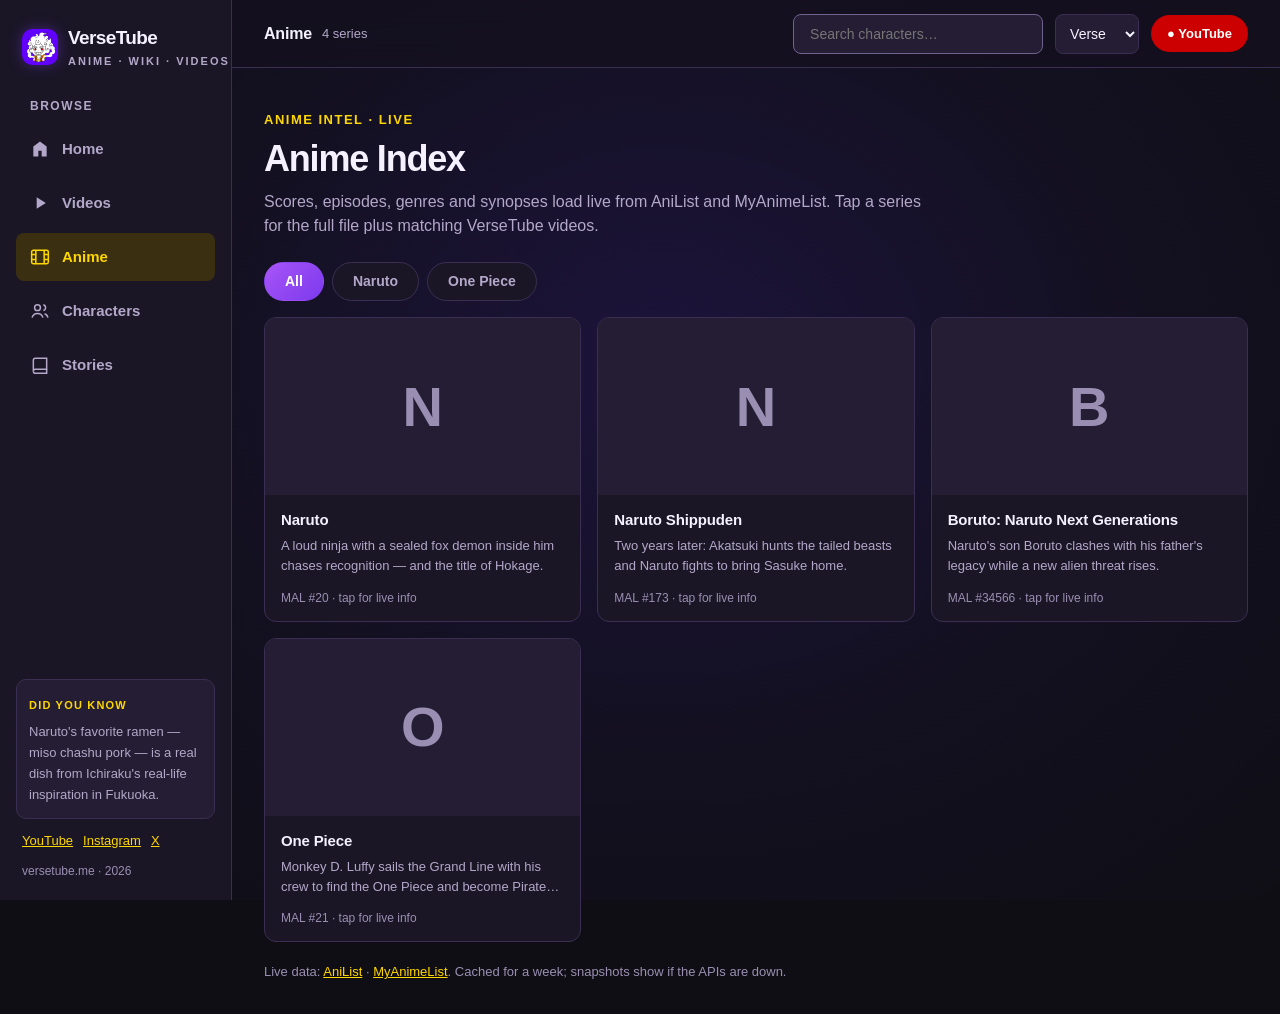
==== anime.html @ f01d543c "Rebuild as anime wiki hub in DownloadVerse shell: videos, anime, characters, stories with live AniLi" ====
<!DOCTYPE html>
<html lang="en" data-theme="verse">
<head>
<meta charset="UTF-8">
<meta name="viewport" content="width=device-width,initial-scale=1">
<meta name="color-scheme" content="light dark">
<meta name="description" content="Naruto, Naruto Shippuden, Boruto and One Piece — live scores, episodes, genres and synopses.">
<link rel="icon" type="image/png" href="/favicon.png">
<title>Anime — VerseTube</title>
<link rel="stylesheet" href="/assets/css/verse.css">
<script src="/assets/js/videos.js" defer></script>
<script src="/assets/js/data.js" defer></script>
<script src="/assets/js/site.js" defer></script>
<script src="/assets/js/facts.js" defer></script>
<script src="/assets/js/anime.js" defer></script>
</head>
<body>
<a class="skip-link" href="#main">Skip to content</a>
<div class="shell">
<aside class="sidebar">
<a class="brand" href="/"><img src="/logo.png" alt=""><span>VerseTube<small>ANIME · WIKI · VIDEOS</small></span></a>
<div class="nav-heading">BROWSE</div>
<nav class="navigation" aria-label="Main navigation">
<a class="nav-button" data-page="home" href="/"><svg viewBox="0 0 24 24" fill="currentColor"><path d="M4 21V9l8-6 8 6v12h-6v-7h-4v7H4z"/></svg>Home</a>
<a class="nav-button" data-page="videos" href="/videos.html"><svg viewBox="0 0 24 24" fill="currentColor"><path d="M8 5v14l11-7z"/></svg>Videos</a>
<a class="nav-button" data-page="anime" href="/anime.html"><svg viewBox="0 0 24 24" fill="none" stroke="currentColor" stroke-width="1.8"><rect x="2" y="4" width="20" height="16" rx="2"/><path d="M7 4v16M17 4v16M2 9h5M2 15h5M17 9h5M17 15h5"/></svg>Anime</a>
<a class="nav-button" data-page="characters" href="/characters.html"><svg viewBox="0 0 24 24" fill="none" stroke="currentColor" stroke-width="1.8"><circle cx="9" cy="8" r="3.5"/><path d="M2.5 20c.8-3.2 3.4-5 6.5-5s5.7 1.8 6.5 5M16 4.6a3.5 3.5 0 0 1 0 6.8M17.5 15.2c2 .6 3.5 2.1 4 4.8"/></svg>Characters</a>
<a class="nav-button" data-page="stories" href="/stories.html"><svg viewBox="0 0 24 24" fill="none" stroke="currentColor" stroke-width="1.8"><path d="M4 19.5A2.5 2.5 0 0 1 6.5 17H20V4H6.5A2.5 2.5 0 0 0 4 6.5v13z"/><path d="M4 19.5A2.5 2.5 0 0 0 6.5 22H20v-5"/></svg>Stories</a>
</nav>
<div class="sidebar-bottom">
<div class="mini-panel"><span class="eyebrow">DID YOU KNOW</span><p id="factLine">Loading anime facts…</p></div>
<div class="social-row"><a href="https://www.youtube.com/@TheVerseTube" target="_blank" rel="noopener">YouTube</a><a href="https://www.instagram.com/versetube07/" target="_blank" rel="noopener">Instagram</a><a href="https://x.com/VerseTube007" target="_blank" rel="noopener">X</a></div>
<div class="version">versetube.me · <span id="year"></span></div>
</div>
</aside>
<div class="workspace">
<header class="topbar">
<div class="breadcrumb"><strong id="crumbTitle">Anime</strong><span class="crumb-sub" id="animeCount"></span></div>
<div class="topbar-actions">
<input id="topSearch" class="search-box" type="text" placeholder="Search characters…" aria-label="Search characters">
<select id="theme" class="theme-select" aria-label="Appearance"><option value="verse">Verse</option><option value="ocean">Ocean</option><option value="black">Black</option><option value="white">White</option></select>
<a class="yt-link" href="https://www.youtube.com/@TheVerseTube" target="_blank" rel="noopener">● YouTube</a>
</div>
</header>
<main id="main">
<div class="intro"><div>
<p class="eyebrow">ANIME INTEL · LIVE</p>
<h1>Anime Index</h1>
<p>Scores, episodes, genres and synopses load live from AniList and MyAnimeList. Tap a series for the full file plus matching VerseTube videos.</p>
</div></div>
<div class="toolbar">
<div class="filter-tabs" id="seriesTabs">
<button data-series="all" class="active">All</button>
<button data-series="naruto">Naruto</button>
<button data-series="onepiece">One Piece</button>
</div>
</div>
<div class="card-grid" id="animeGrid">
<div><div class="skel" style="aspect-ratio:16/9"></div><div class="skel" style="height:14px;margin:10px 0 6px;width:90%"></div></div>
<div><div class="skel" style="aspect-ratio:16/9"></div><div class="skel" style="height:14px;margin:10px 0 6px;width:90%"></div></div>
<div><div class="skel" style="aspect-ratio:16/9"></div><div class="skel" style="height:14px;margin:10px 0 6px;width:90%"></div></div>
</div>
<p class="footnote">Live data: <a href="https://anilist.co" target="_blank" rel="noopener">AniList</a> · <a href="https://myanimelist.net" target="_blank" rel="noopener">MyAnimeList</a>. Cached for a week; snapshots show if the APIs are down.</p>
</main>
</div>
</div>
<dialog id="detailDialog" aria-labelledby="detailTitle">
<div class="detail-shell">
<button class="dialog-close" id="detailClose" aria-label="Close details">×</button>
<div class="detail-header">
<div class="detail-art" id="detailArt"></div>
<div class="detail-heading"><div class="detail-platform" id="detailEyebrow"></div><h2 id="detailTitle"></h2><p id="detailSub"></p></div>
</div>
<div class="detail-body" style="padding-top:0"><div class="fact-grid" id="detailFacts"></div></div>
<div class="detail-tabs" id="detailTabs" role="tablist"></div>
<div class="detail-body" id="detailBody"></div>
<footer class="detail-footer"><div id="detailFoot"></div></footer>
</div>
</dialog>
<div class="player-overlay" id="playerOverlay">
<button class="dialog-close" id="playerClose" aria-label="Close player" style="top:16px;left:16px;right:auto">×</button>
<div class="player-wrap" id="playerWrap"></div>
<a id="watchOnYt" class="button primary" style="margin-top:16px" href="#" target="_blank" rel="noopener">Watch on YouTube</a>
</div>
<div class="toast" id="toast" role="status" hidden></div>
</body>
</html>
---- assets/css/verse.css ----
/* VerseTube shell — inspired by the DownloadVerse app shell:
   sticky icon sidebar + workspace topbar, theme tokens, panels, cards,
   filter tabs, layout switch, tabbed detail dialog, toast. */
@charset "UTF-8";
:root{
  --bg:#0f0e14;--surface:#1a1626;--soft:#241d33;--hover:#2e2540;
  --text:#f5f1ff;--muted:#b3a8c9;--faint:#9a8fb2;
  --border:#3a2f52;--input-border:#6f6390;
  --accent:#ffd700;--accent-soft:#3a2f10;
  --primary:#7c3aed;--primary-text:#fff;--primary-hover:#6d28d9;
  --green:#91d6ad;--green-soft:#1d302b;--red:#ffb4b0;--red-soft:#38232e;
  --orange:#edc593;--orange-soft:#352b2c;
  --shadow:0 12px 36px #08061055;--radius:12px;--side-width:232px;
  color-scheme:dark;
  font:16px/1.5 -apple-system,BlinkMacSystemFont,"Segoe UI",sans-serif;
}
:root[data-theme="ocean"]{
  --bg:#0b1620;--surface:#112331;--soft:#192f3c;--hover:#223d4c;
  --text:#e9f8fc;--muted:#a7c5cf;--faint:#9bb9c4;--border:#36515f;--input-border:#6c92a3;
  --accent:#69d8df;--accent-soft:#14383f;--primary:#0e7490;--primary-text:#fff;--primary-hover:#155e75;
  color-scheme:dark;
}
:root[data-theme="black"]{
  --bg:#0b0b0b;--surface:#141414;--soft:#1e1e1e;--hover:#282828;
  --text:#f5f5f5;--muted:#b1b1b1;--faint:#a0a0a0;--border:#383838;--input-border:#777;
  --accent:#ffd700;--accent-soft:#2b270f;--primary:#e5c100;--primary-text:#111;--primary-hover:#c9a900;
  color-scheme:dark;
}
:root[data-theme="white"]{
  --bg:#f7f7f5;--surface:#fff;--soft:#f0f0ed;--hover:#eaeae6;
  --text:#252523;--muted:#62625d;--faint:#6a6a65;--border:#d9d9d3;--input-border:#81817a;
  --accent:#7c3aed;--accent-soft:#efe7fd;--primary:#6d28d9;--primary-text:#fff;--primary-hover:#5b21b6;
  --green:#247046;--green-soft:#eaf4ed;--red:#b53131;--red-soft:#fff0ee;--orange:#885519;--orange-soft:#fbf0df;
  --shadow:0 4px 16px #00000010;color-scheme:light;
}
*{box-sizing:border-box}
body{margin:0;background:radial-gradient(ellipse at 52% 40%,#1c143b 0%,#131020 52%,#0f0e14 100%) fixed,var(--bg);color:var(--text)}
:root[data-theme="ocean"] body{background:radial-gradient(ellipse at 80% 5%,#163f4866,transparent 65%) fixed,var(--bg)}
:root[data-theme="black"] body{background:var(--bg)}
:root[data-theme="white"] body{background:var(--bg)}
button,input,select,textarea{font:inherit;color:inherit}
button{cursor:pointer}button:disabled{cursor:not-allowed;opacity:.55}
a{color:var(--accent)}[hidden]{display:none!important}
:focus-visible{outline:3px solid var(--accent);outline-offset:3px}
h1,h2,h3,p{margin:0}h1{font-size:36px;line-height:1.18;letter-spacing:-1.2px;font-weight:700}
h2{font-size:23px;line-height:1.3;letter-spacing:-.45px;font-weight:650}
h3{font-size:17px;line-height:1.4;letter-spacing:-.15px}
p{color:var(--muted)}
.skip-link{position:absolute;top:-100px;left:24px;z-index:99;padding:12px;background:var(--surface)}
.skip-link:focus{top:12px}
/* ---- shell ---- */
.shell{min-height:100vh;display:grid;grid-template-columns:var(--side-width) minmax(0,1fr)}
.sidebar{position:sticky;top:0;height:100vh;background:var(--surface);border-right:1px solid var(--border);display:flex;flex-direction:column;padding:24px 16px 20px;z-index:2}
.brand{display:flex;align-items:center;gap:10px;text-decoration:none;color:var(--text);font-size:19px;font-weight:700;letter-spacing:-.6px;padding:0 6px;min-height:44px;white-space:nowrap}
.brand img{width:36px;height:36px;border-radius:10px;object-fit:cover;flex:none;box-shadow:0 0 14px #7c3aed66}
.brand small{display:block;font-size:11px;letter-spacing:2px;color:var(--muted);font-weight:600}
.nav-heading{font-size:12px;letter-spacing:1.5px;font-weight:650;color:var(--muted);padding:28px 14px 10px}
.navigation{display:grid;gap:6px}
.nav-button{border:0;background:none;display:flex;align-items:center;text-align:left;gap:12px;min-height:48px;border-radius:8px;padding:12px 14px;font-size:15px;color:var(--muted);width:100%;font-weight:550;text-decoration:none}
.nav-button svg{width:20px;height:20px;flex-shrink:0}
.nav-button:hover{background:var(--hover);color:var(--text)}
.nav-button.active{background:var(--accent-soft);color:var(--accent)}
.nav-count{margin-left:auto;padding:0 7px;min-width:23px;border-radius:5px;background:var(--soft);font-size:13px;text-align:center}
.sidebar-bottom{margin-top:auto;padding-top:16px;display:grid;gap:12px}
.mini-panel{border:1px solid var(--border);border-radius:10px;padding:12px;background:var(--soft)}
.mini-panel .eyebrow{font-size:11px;letter-spacing:1.2px;color:var(--accent);font-weight:700}
.mini-panel p{font-size:13px;line-height:1.6;margin-top:6px}
.version{font-size:12px;color:var(--faint);padding:0 6px}
.social-row{display:flex;gap:10px;padding:0 6px;font-size:13px}
/* ---- workspace ---- */
.workspace{min-width:0;display:flex;flex-direction:column}
.topbar{position:sticky;top:0;z-index:5;height:68px;display:flex;align-items:center;gap:16px;padding:0 32px;background:#15111fbf;backdrop-filter:blur(14px);border-bottom:1px solid var(--border)}
:root[data-theme="white"] .topbar{background:#ffffffe6}
:root[data-theme="black"] .topbar{background:#0b0b0bd9}
:root[data-theme="ocean"] .topbar{background:#0e202ce6}
.breadcrumb{display:flex;align-items:center;gap:10px;min-width:0}
.breadcrumb strong{font-size:16px;letter-spacing:-.2px;white-space:nowrap}
.breadcrumb .crumb-sub{font-size:13px;color:var(--muted);white-space:nowrap;overflow:hidden;text-overflow:ellipsis}
.topbar-actions{margin-left:auto;display:flex;align-items:center;gap:12px}
.search-box{background:var(--soft);border:1px solid var(--border);border-radius:20px;height:40px;padding:0 16px;font-size:14px;width:250px;outline:none;color:var(--text)}
.search-box:focus{border-color:var(--accent)}
.theme-select{min-height:40px;border:1px solid var(--border);background:var(--soft);font-size:14px;border-radius:8px;padding:0 10px}
.yt-link{display:inline-flex;align-items:center;gap:8px;background:#c00;color:#fff;border-radius:20px;padding:9px 16px;font-size:13px;font-weight:600;text-decoration:none;white-space:nowrap}
.yt-link:hover{background:#a00}
main{padding:32px;max-width:1184px;width:100%;margin:0 auto}
/* ---- intro / hero ---- */
.intro{display:flex;align-items:flex-start;gap:24px;margin-bottom:24px}
.intro h1{max-width:760px}
.intro p{max-width:680px;margin-top:10px}
.eyebrow{font-size:13px;letter-spacing:1.5px;margin-bottom:8px;color:var(--accent);font-weight:700}
.hero-art{width:150px;flex-shrink:0;border-radius:14px;border:1px solid var(--border);background:linear-gradient(135deg,#7c3aed55,#ffd70033);display:grid;place-items:center;font-size:52px;padding:18px 0}
.actions-row{display:flex;gap:12px;flex-wrap:wrap;margin-top:16px}
/* ---- buttons / inputs ---- */
.button{border:1px solid var(--border);background:var(--soft);border-radius:8px;min-height:44px;padding:0 18px;font-size:14px;font-weight:600;display:inline-flex;align-items:center;gap:8px;text-decoration:none;color:var(--text)}
.button:hover{background:var(--hover)}
.button.primary{background:linear-gradient(135deg,#a855f7,#7c3aed);border-color:transparent;color:#fff}
.button.primary:hover{filter:brightness(1.1)}
.text-button{border:0;background:none;color:var(--accent);font-size:14px;font-weight:600;padding:8px}
select,input[type="text"],textarea{background-color:var(--soft);border:1px solid var(--input-border);border-radius:8px;color:var(--text)}
/* ---- panels / sections ---- */
.panel{background:var(--surface);border:1px solid var(--border);border-radius:var(--radius);box-shadow:var(--shadow);padding:24px}
.section-top{display:flex;align-items:flex-end;justify-content:space-between;gap:16px;margin:28px 0 16px}
.section-top:first-child{margin-top:0}
.section-top p{font-size:14px;margin-top:4px}
.section-link{font-size:14px;font-weight:600;white-space:nowrap}
/* ---- filter tabs + layout switch ---- */
.filter-tabs{display:flex;gap:8px;flex-wrap:wrap}
.filter-tabs button{background:var(--surface);border:1px solid var(--border);color:var(--muted);padding:8px 20px;font-size:14px;font-weight:600;cursor:pointer;border-radius:20px}
.filter-tabs button.active{color:#fff;background:linear-gradient(135deg,#a855f7,#7c3aed);border-color:transparent}
.layout-switch{display:inline-flex;border:1px solid var(--border);border-radius:8px;overflow:hidden}
.layout-switch button{border:0;background:var(--surface);color:var(--muted);font-size:13px;padding:9px 14px;display:inline-flex;gap:6px;align-items:center}
.layout-switch button[aria-pressed="true"]{background:var(--soft);color:var(--text)}
.toolbar{display:flex;align-items:center;justify-content:space-between;gap:12px;flex-wrap:wrap;margin-bottom:16px}
/* ---- cards ---- */
.card-grid{display:grid;grid-template-columns:repeat(3,minmax(0,1fr));gap:16px}
.media-card{background:var(--surface);border:1px solid var(--border);border-radius:var(--radius);overflow:hidden;cursor:pointer;transition:transform .18s,border-color .18s;display:flex;flex-direction:column}
.media-card:hover{transform:translateY(-3px);border-color:var(--accent)}
.card-art{position:relative;aspect-ratio:16/9;background:var(--soft);overflow:hidden}
.card-art.portrait{aspect-ratio:3/4}
.card-art img{width:100%;height:100%;object-fit:cover;display:block}
.card-art .letter-fallback{position:absolute;inset:0;display:grid;place-items:center;font-size:56px;font-weight:800;color:var(--faint)}
.card-badges{position:absolute;top:8px;left:8px;display:flex;gap:6px}
.badge{font-size:12px;font-weight:700;padding:3px 10px;border-radius:12px;background:#000000b3;color:#fff}
.badge.gold{background:#ffd700;color:#111}
.badge.purple{background:#7c3aed;color:#fff}
.badge.live{background:var(--green-soft);color:var(--green);border:1px solid currentColor}
.badge.cache{background:var(--soft);color:var(--muted);border:1px solid var(--border)}
.card-body{padding:14px 16px;display:grid;gap:6px;flex:1}
.card-body h3{font-size:15px}
.card-sub{font-size:13px;color:var(--muted);line-height:1.55;display:-webkit-box;-webkit-line-clamp:2;-webkit-box-orient:vertical;overflow:hidden}
.card-meta{font-size:12px;color:var(--faint);margin-top:auto;padding-top:6px}
/* list layout */
.card-grid.list{grid-template-columns:1fr}
.card-grid.list .media-card{flex-direction:row}
.card-grid.list .card-art{width:280px;flex-shrink:0;aspect-ratio:16/9}
.card-grid.list .card-art.portrait{width:130px;aspect-ratio:3/4}
/* shorts shelf */
.shorts-shelf{display:flex;gap:12px;overflow-x:auto;padding:4px 0 12px}
.short-card{flex:0 0 180px;cursor:pointer;border-radius:10px;overflow:hidden;background:var(--surface);border:1px solid var(--border)}
.short-card:hover{border-color:var(--accent)}
.short-card .thumb{aspect-ratio:9/16;background:var(--soft)}
.short-card .thumb img{width:100%;height:100%;object-fit:cover;display:block}
.short-card .info{padding:8px 10px}
.short-card .title{font-size:13px;font-weight:500;display:-webkit-box;-webkit-line-clamp:2;-webkit-box-orient:vertical;overflow:hidden}
.short-card .meta{font-size:11px;color:var(--faint);margin-top:2px}
/* ---- detail dialog ---- */
dialog{border:1px solid var(--border);padding:0;border-radius:16px;background:var(--surface);color:var(--text);width:min(820px,calc(100vw - 48px));max-height:90vh;box-shadow:0 24px 100px #0009;overflow:hidden}
dialog::backdrop{background:#0009;backdrop-filter:blur(3px)}
.detail-shell{display:flex;flex-direction:column;max-height:90vh}
.detail-header{display:grid;grid-template-columns:150px minmax(0,1fr);gap:20px;padding:28px 64px 20px 28px}
.detail-art{height:200px;border-radius:10px;overflow:hidden;background:var(--soft);position:relative}
.detail-art img{width:100%;height:100%;object-fit:cover;display:block}
.detail-platform{font-size:13px;color:var(--accent);margin-bottom:6px;font-weight:700;letter-spacing:1px}
.detail-heading h2{font-size:22px}
.detail-heading p{font-size:14px;margin-top:8px}
.detail-tabs{display:flex;gap:24px;border-bottom:1px solid var(--border);padding:0 28px}
.detail-tabs button{border:0;border-bottom:2px solid transparent;background:none;padding:12px 2px;font-size:14px;color:var(--muted)}
.detail-tabs button[aria-selected="true"]{border-bottom-color:var(--accent);color:var(--accent);font-weight:700}
.detail-body{padding:24px 28px;overflow-y:auto;min-height:200px}
.detail-body h4{margin:18px 0 8px;font-size:14px;letter-spacing:.5px}
.detail-body h4:first-child{margin-top:0}
.fact-grid{display:grid;grid-template-columns:repeat(3,minmax(0,1fr));gap:10px;margin-bottom:16px}
.fact{padding:12px;background:var(--soft);border-radius:8px;min-width:0}
.fact span{display:block;font-size:12px;color:var(--muted);margin-bottom:4px}
.fact strong{font-size:14px;font-weight:600}
.wiki-text{font-size:14px;line-height:1.75;white-space:pre-line}
.wiki-text p{margin-bottom:10px}
.mini-video{display:flex;gap:10px;align-items:center;padding:8px;border-radius:8px;cursor:pointer}
.mini-video:hover{background:var(--soft)}
.mini-video img{width:120px;aspect-ratio:16/9;object-fit:cover;border-radius:6px;flex-shrink:0}
.mini-video span{font-size:13px}
.dialog-close{position:absolute;right:14px;top:14px;z-index:1;background:var(--soft);border:1px solid var(--border);border-radius:50%;width:36px;height:36px;font-size:18px;line-height:1;color:var(--text)}
.detail-footer{padding:14px 28px;border-top:1px solid var(--border);display:flex;justify-content:space-between;align-items:center;gap:12px;font-size:13px;color:var(--muted)}
/* ---- misc ---- */
.skel{background:linear-gradient(90deg,var(--soft) 25%,var(--hover) 50%,var(--soft) 75%);background-size:800px 100%;animation:shimmer 1.4s infinite linear;border-radius:12px}
@keyframes shimmer{0%{background-position:-400px 0}100%{background-position:400px 0}}
.empty-state{text-align:center;padding:48px 20px;color:var(--muted)}
.empty-state .big{font-size:44px}
.toast{position:fixed;bottom:24px;left:50%;transform:translateX(-50%);background:var(--surface);border:1px solid var(--border);color:var(--text);padding:12px 22px;border-radius:10px;font-size:14px;z-index:99;box-shadow:var(--shadow);max-width:min(560px,calc(100vw - 40px))}
.footnote{font-size:13px;color:var(--faint);margin-top:20px}
.src-note{font-size:12px;color:var(--faint)}
.player-overlay{position:fixed;inset:0;background:#000000e6;z-index:60;display:none;align-items:center;justify-content:center;flex-direction:column;padding:20px}
.player-overlay.show{display:flex}
.player-wrap{width:90%;max-width:960px;aspect-ratio:16/9;border-radius:12px;overflow:hidden;background:#000}
.player-wrap iframe{width:100%;height:100%;border:none}
@media(max-width:1190px){:root{--side-width:216px}.card-grid{grid-template-columns:repeat(2,minmax(0,1fr))}}
@media(max-width:850px){:root{--side-width:184px}.search-box{width:160px}.intro h1{font-size:29px}.hero-art{display:none}}
@media(max-width:620px){
  :root{--side-width:0px}.shell{display:block}
  .sidebar{position:static;height:auto;border:0;border-bottom:1px solid var(--border);padding:12px 12px 8px}
  .brand{font-size:17px}.navigation{grid-template-columns:repeat(6,1fr);gap:4px}
  .nav-button{flex-direction:column;gap:4px;font-size:11px;min-height:52px;padding:8px 2px;text-align:center;justify-content:center}
  .nav-button svg{width:18px;height:18px}.nav-count{display:none}
  .nav-heading,.sidebar-bottom{display:none}
  .topbar{padding:0 16px;height:auto;min-height:56px;flex-wrap:wrap;padding-top:8px;padding-bottom:8px}
  .search-box{width:140px;height:36px}.yt-link{display:none}
  main{padding:20px 16px 28px}
  .card-grid{grid-template-columns:1fr}
  .card-grid.list .card-art{width:160px}
  .detail-header{grid-template-columns:110px minmax(0,1fr);padding:20px 52px 16px 16px}
  .detail-art{height:150px}.fact-grid{grid-template-columns:1fr 1fr}
}
@media(prefers-reduced-motion:reduce){*{animation:none!important;transition:none!important}}
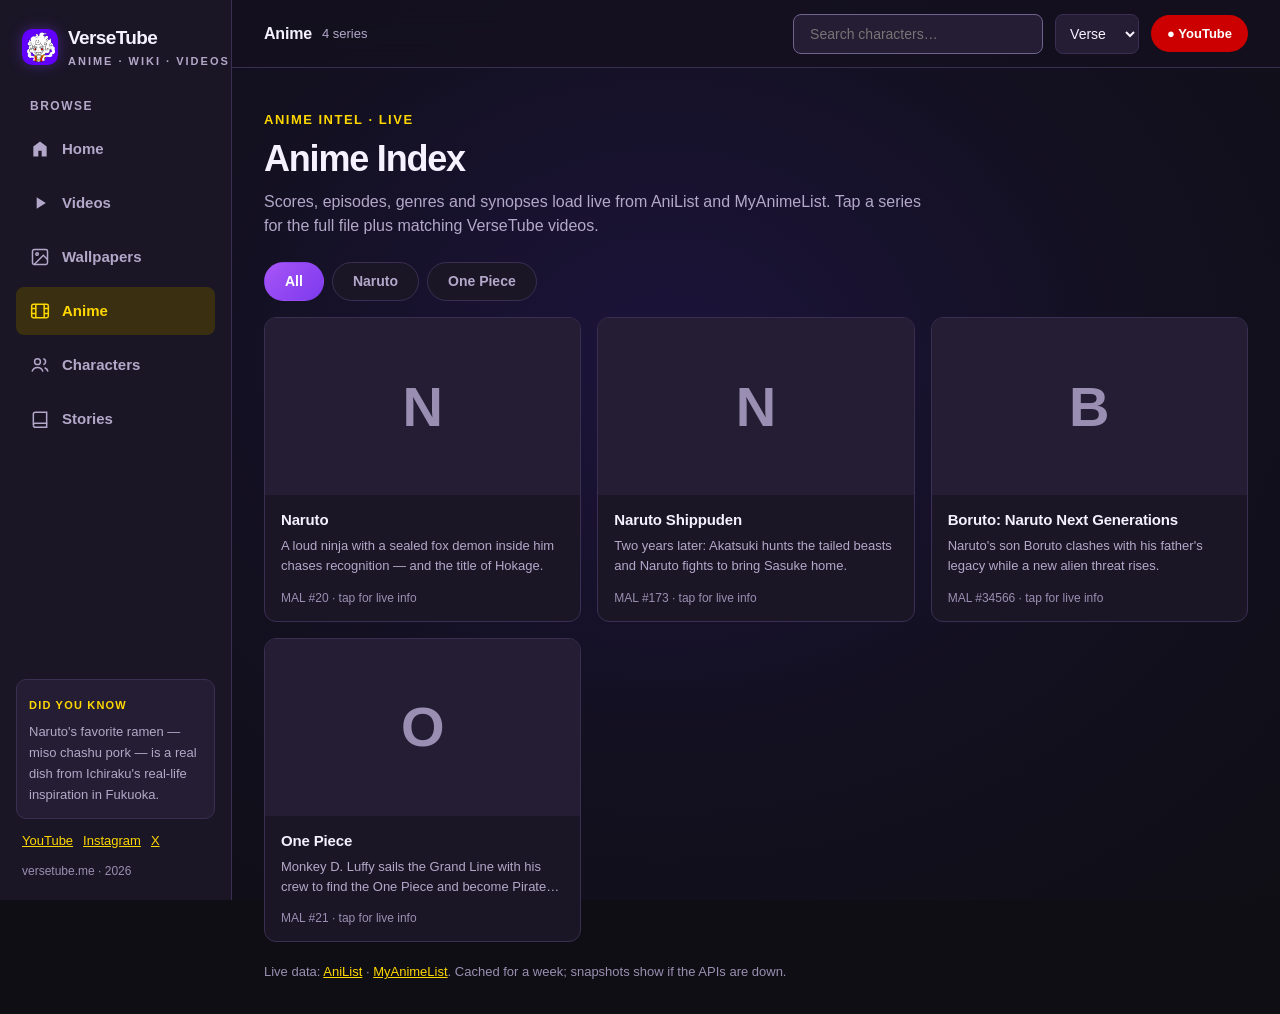
==== commit 818fe350: "Add Wallpapers tab: 4KWallVerse gallery via vt-proxy, section tabs, portrait/landscape split, lightb" ====
--- a/anime.html
+++ b/anime.html
@@ -23,6 +23,7 @@
 <nav class="navigation" aria-label="Main navigation">
 <a class="nav-button" data-page="home" href="/"><svg viewBox="0 0 24 24" fill="currentColor"><path d="M4 21V9l8-6 8 6v12h-6v-7h-4v7H4z"/></svg>Home</a>
 <a class="nav-button" data-page="videos" href="/videos.html"><svg viewBox="0 0 24 24" fill="currentColor"><path d="M8 5v14l11-7z"/></svg>Videos</a>
+<a class="nav-button" data-page="wallpapers" href="/wallpapers.html"><svg viewBox="0 0 24 24" fill="none" stroke="currentColor" stroke-width="1.8"><rect x="3" y="3" width="18" height="18" rx="2"/><circle cx="8.5" cy="8.5" r="1.5"/><path d="m21 15-5-5L5 21"/></svg>Wallpapers</a>
 <a class="nav-button" data-page="anime" href="/anime.html"><svg viewBox="0 0 24 24" fill="none" stroke="currentColor" stroke-width="1.8"><rect x="2" y="4" width="20" height="16" rx="2"/><path d="M7 4v16M17 4v16M2 9h5M2 15h5M17 9h5M17 15h5"/></svg>Anime</a>
 <a class="nav-button" data-page="characters" href="/characters.html"><svg viewBox="0 0 24 24" fill="none" stroke="currentColor" stroke-width="1.8"><circle cx="9" cy="8" r="3.5"/><path d="M2.5 20c.8-3.2 3.4-5 6.5-5s5.7 1.8 6.5 5M16 4.6a3.5 3.5 0 0 1 0 6.8M17.5 15.2c2 .6 3.5 2.1 4 4.8"/></svg>Characters</a>
 <a class="nav-button" data-page="stories" href="/stories.html"><svg viewBox="0 0 24 24" fill="none" stroke="currentColor" stroke-width="1.8"><path d="M4 19.5A2.5 2.5 0 0 1 6.5 17H20V4H6.5A2.5 2.5 0 0 0 4 6.5v13z"/><path d="M4 19.5A2.5 2.5 0 0 0 6.5 22H20v-5"/></svg>Stories</a>
--- a/assets/css/verse.css
+++ b/assets/css/verse.css
@@ -117,7 +117,7 @@
 .media-card:hover{transform:translateY(-3px);border-color:var(--accent)}
 .card-art{position:relative;aspect-ratio:16/9;background:var(--soft);overflow:hidden}
 .card-art.portrait{aspect-ratio:3/4}
-.card-art img{width:100%;height:100%;object-fit:cover;display:block}
+.card-art img{position:absolute;inset:0;width:100%;height:100%;object-fit:cover;display:block;border:0}
 .card-art .letter-fallback{position:absolute;inset:0;display:grid;place-items:center;font-size:56px;font-weight:800;color:var(--faint)}
 .card-badges{position:absolute;top:8px;left:8px;display:flex;gap:6px}
 .badge{font-size:12px;font-weight:700;padding:3px 10px;border-radius:12px;background:#000000b3;color:#fff}
@@ -149,7 +149,7 @@
 .detail-shell{display:flex;flex-direction:column;max-height:90vh}
 .detail-header{display:grid;grid-template-columns:150px minmax(0,1fr);gap:20px;padding:28px 64px 20px 28px}
 .detail-art{height:200px;border-radius:10px;overflow:hidden;background:var(--soft);position:relative}
-.detail-art img{width:100%;height:100%;object-fit:cover;display:block}
+.detail-art img{position:absolute;inset:0;width:100%;height:100%;object-fit:cover;display:block;border:0}
 .detail-platform{font-size:13px;color:var(--accent);margin-bottom:6px;font-weight:700;letter-spacing:1px}
 .detail-heading h2{font-size:22px}
 .detail-heading p{font-size:14px;margin-top:8px}
@@ -201,3 +201,46 @@
   .detail-art{height:150px}.fact-grid{grid-template-columns:1fr 1fr}
 }
 @media(prefers-reduced-motion:reduce){*{animation:none!important;transition:none!important}}
+/* ---- wallpapers ---- */
+.tab-count{font-size:11px;opacity:.6;margin-left:4px}
+#wallTools{align-items:center}
+#wallTools .search-box{height:38px}
+.wall-loading{display:flex;flex-direction:column;align-items:center;gap:16px;padding:64px 0;color:var(--muted);font-size:14px}
+.wall-loading .bar{width:220px;height:6px;border-radius:999px;background:var(--soft);overflow:hidden;position:relative}
+.wall-loading .bar::after{content:"";position:absolute;top:0;bottom:0;width:40%;background:linear-gradient(135deg,#a855f7,#7c3aed);border-radius:999px;animation:wallbar 1.1s ease-in-out infinite}
+@keyframes wallbar{0%{left:-40%}100%{left:100%}}
+.wall-group{margin-top:4px}
+.wall-group+.wall-group{margin-top:30px}
+.wall-group-head{font-size:13px;font-weight:700;letter-spacing:1.4px;color:var(--muted);margin:0 0 14px;text-transform:uppercase}
+.wall-grid{grid-template-columns:repeat(auto-fill,minmax(270px,1fr));gap:16px}
+.wall-grid.portrait{grid-template-columns:repeat(auto-fill,minmax(170px,1fr))}
+.wall-card{background:var(--surface);border:1px solid var(--border);border-radius:14px;overflow:hidden;cursor:pointer;transition:transform .18s ease,border-color .18s,box-shadow .18s}
+.wall-card:hover{transform:translateY(-3px);border-color:var(--accent);box-shadow:var(--shadow)}
+.wall-thumb{position:relative;background:var(--soft);overflow:hidden}
+.wall-thumb img{width:100%;height:100%;object-fit:cover;display:block;opacity:0;transition:opacity .3s}
+.wall-thumb img.on{opacity:1}
+.wall-badge{position:absolute;right:8px;bottom:8px;background:rgba(0,0,0,.72);color:#fff;font-size:11px;font-weight:700;letter-spacing:1.2px;padding:3px 8px;border-radius:6px}
+.wall-info{display:flex;gap:10px;align-items:center;padding:10px 12px}
+.wall-text{flex:1;min-width:0}
+.wall-name{font-size:14px;font-weight:600;white-space:nowrap;overflow:hidden;text-overflow:ellipsis}
+.wall-sub{font-size:12px;color:var(--muted);margin-top:2px}
+.wall-dl{font-size:12px;font-weight:700;padding:7px 14px;border-radius:999px;border:1px solid var(--accent);color:var(--accent);text-decoration:none;flex-shrink:0;transition:.15s}
+.wall-dl:hover{background:var(--accent);color:#111}
+.wall-lb{position:fixed;inset:0;background:rgba(0,0,0,.9);z-index:80;display:none;align-items:center;justify-content:center;flex-direction:column;padding:26px 18px}
+.wall-lb.show{display:flex}
+.wall-lb-stage img{max-width:90vw;max-height:72vh;object-fit:contain;border-radius:12px;background:#000;box-shadow:0 24px 70px rgba(0,0,0,.6)}
+.wall-lb-close,.wall-lb-nav{position:absolute;background:var(--surface);border:1px solid var(--border);color:var(--text);cursor:pointer;border-radius:50%;width:44px;height:44px;font-size:22px;line-height:1;display:flex;align-items:center;justify-content:center}
+.wall-lb-close{top:18px;left:18px}
+.wall-lb-nav{top:50%;transform:translateY(-50%)}
+.wall-lb-nav.prev{left:18px}
+.wall-lb-nav.next{right:18px}
+.wall-lb-close:hover,.wall-lb-nav:hover{background:var(--hover)}
+.wall-lb-bar{display:flex;gap:18px;align-items:center;margin-top:18px;max-width:90vw}
+.wall-lb-info strong{display:block;font-size:15px}
+.wall-lb-info span{font-size:12px;color:#b9b9b9;margin-top:2px;display:block}
+@media(max-width:620px){
+  .wall-grid{grid-template-columns:repeat(2,minmax(0,1fr));gap:12px}
+  .wall-grid.portrait{grid-template-columns:repeat(2,minmax(0,1fr))}
+  .wall-lb-bar{flex-direction:column;gap:12px}
+  .wall-lb-close{left:12px;top:12px}
+}
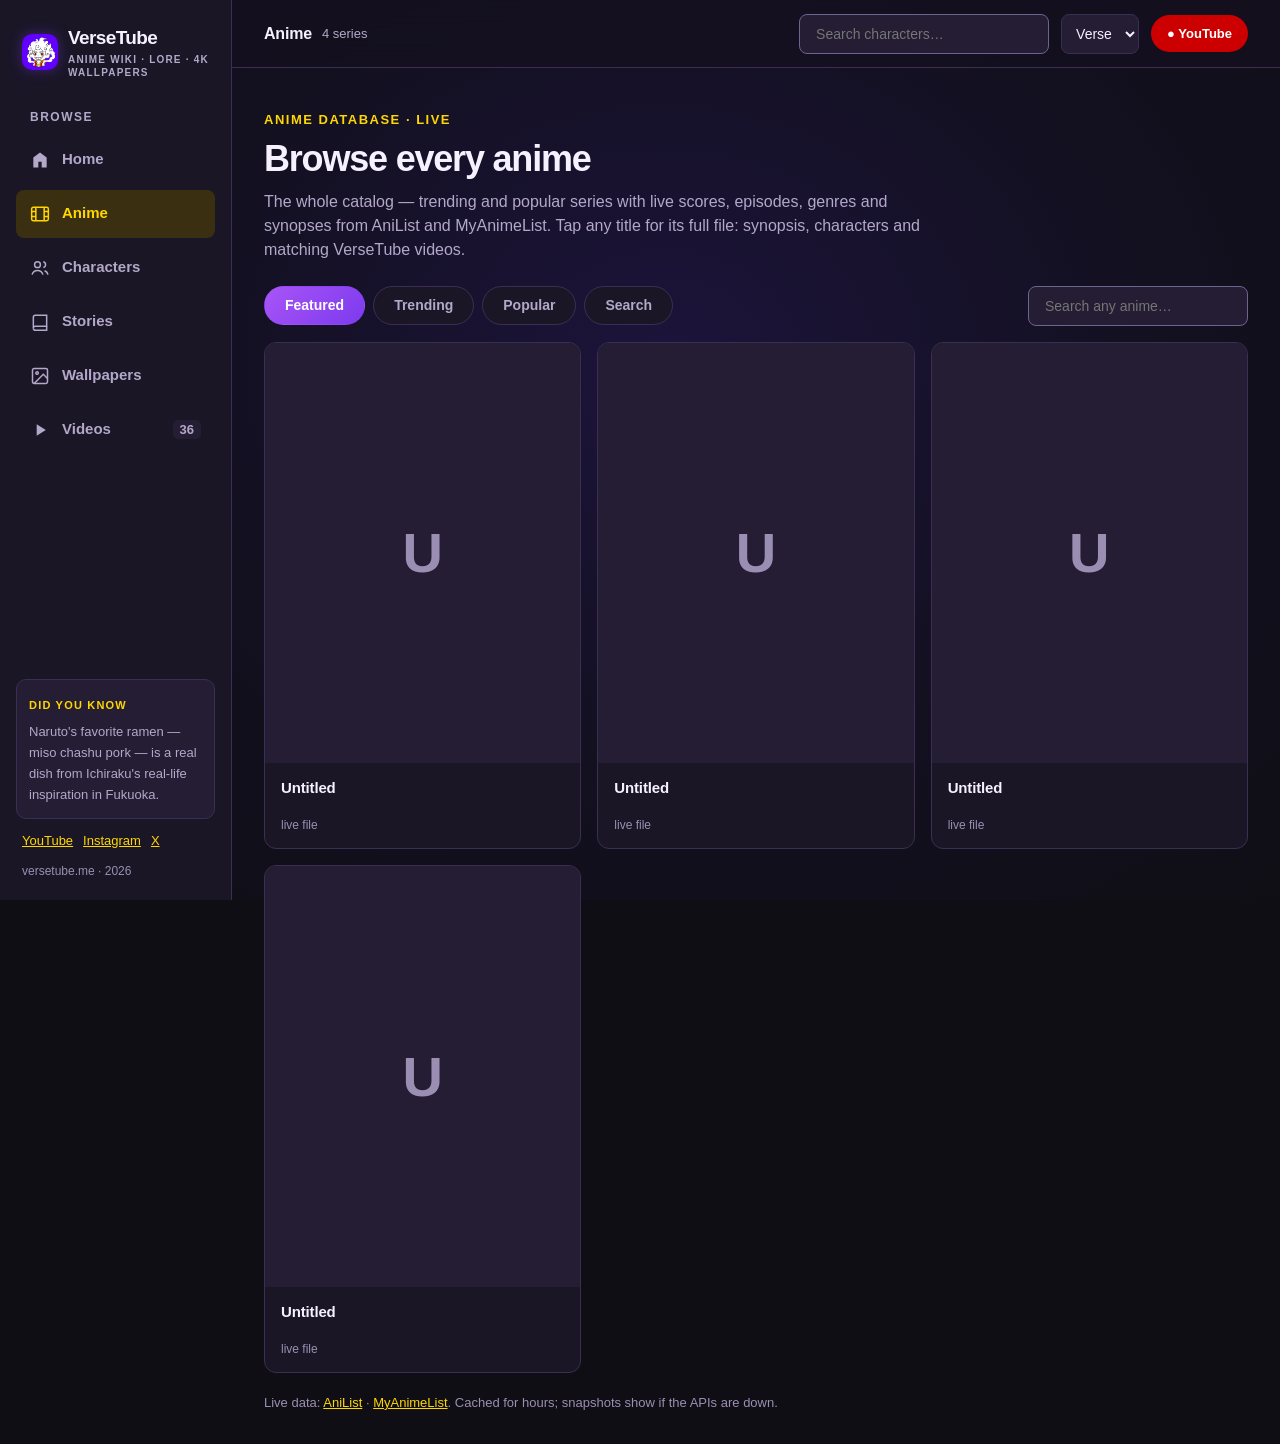
==== commit 3aa93a7f: "Wiki-first redesign: anime/characters live search, SEO, ocean removal, cover fixes" ====
--- a/anime.html
+++ b/anime.html
@@ -4,10 +4,23 @@
 <meta charset="UTF-8">
 <meta name="viewport" content="width=device-width,initial-scale=1">
 <meta name="color-scheme" content="light dark">
-<meta name="description" content="Naruto, Naruto Shippuden, Boruto and One Piece — live scores, episodes, genres and synopses.">
+<title>Anime Database — Browse, Search & Live Scores | VerseTube</title>
+<meta name="description" content="Browse every anime: trending and popular series with live MyAnimeList scores, episodes, genres and synopses — from Naruto and One Piece to the newest seasonal titles.">
+<meta name="keywords" content="anime database, anime index, browse anime, trending anime, popular anime, anime scores, anime episodes, anime wiki">
+<link rel="canonical" href="https://versetube.me/anime.html">
+<meta property="og:type" content="website">
+<meta property="og:site_name" content="VerseTube">
+<meta property="og:title" content="Anime Database — Browse, Search & Live Scores | VerseTube">
+<meta property="og:description" content="Browse every anime: trending and popular series with live scores, episodes, genres and synopses.">
+<meta property="og:url" content="https://versetube.me/anime.html">
+<meta property="og:image" content="https://versetube.me/logo.png">
+<meta name="twitter:card" content="summary_large_image">
+<meta name="twitter:title" content="Anime Database — Browse, Search & Live Scores | VerseTube">
+<meta name="twitter:description" content="Browse every anime: trending and popular series with live scores, episodes, genres and synopses.">
+<meta name="twitter:image" content="https://versetube.me/logo.png">
 <link rel="icon" type="image/png" href="/favicon.png">
-<title>Anime — VerseTube</title>
 <link rel="stylesheet" href="/assets/css/verse.css">
+<script type="application/ld+json">{"@context":"https://schema.org","@type":"BreadcrumbList","itemListElement":[{"@type":"ListItem","position":1,"name":"Home","item":"https://versetube.me/"},{"@type":"ListItem","position":2,"name":"Anime Database","item":"https://versetube.me/anime.html"}]}</script>
 <script src="/assets/js/videos.js" defer></script>
 <script src="/assets/js/data.js" defer></script>
 <script src="/assets/js/site.js" defer></script>
@@ -18,15 +31,15 @@
 <a class="skip-link" href="#main">Skip to content</a>
 <div class="shell">
 <aside class="sidebar">
-<a class="brand" href="/"><img src="/logo.png" alt=""><span>VerseTube<small>ANIME · WIKI · VIDEOS</small></span></a>
+<a class="brand" href="/"><img src="/logo.png" alt="VerseTube logo"><span>VerseTube<small>ANIME WIKI · LORE · 4K WALLPAPERS</small></span></a>
 <div class="nav-heading">BROWSE</div>
 <nav class="navigation" aria-label="Main navigation">
 <a class="nav-button" data-page="home" href="/"><svg viewBox="0 0 24 24" fill="currentColor"><path d="M4 21V9l8-6 8 6v12h-6v-7h-4v7H4z"/></svg>Home</a>
-<a class="nav-button" data-page="videos" href="/videos.html"><svg viewBox="0 0 24 24" fill="currentColor"><path d="M8 5v14l11-7z"/></svg>Videos</a>
-<a class="nav-button" data-page="wallpapers" href="/wallpapers.html"><svg viewBox="0 0 24 24" fill="none" stroke="currentColor" stroke-width="1.8"><rect x="3" y="3" width="18" height="18" rx="2"/><circle cx="8.5" cy="8.5" r="1.5"/><path d="m21 15-5-5L5 21"/></svg>Wallpapers</a>
 <a class="nav-button" data-page="anime" href="/anime.html"><svg viewBox="0 0 24 24" fill="none" stroke="currentColor" stroke-width="1.8"><rect x="2" y="4" width="20" height="16" rx="2"/><path d="M7 4v16M17 4v16M2 9h5M2 15h5M17 9h5M17 15h5"/></svg>Anime</a>
 <a class="nav-button" data-page="characters" href="/characters.html"><svg viewBox="0 0 24 24" fill="none" stroke="currentColor" stroke-width="1.8"><circle cx="9" cy="8" r="3.5"/><path d="M2.5 20c.8-3.2 3.4-5 6.5-5s5.7 1.8 6.5 5M16 4.6a3.5 3.5 0 0 1 0 6.8M17.5 15.2c2 .6 3.5 2.1 4 4.8"/></svg>Characters</a>
 <a class="nav-button" data-page="stories" href="/stories.html"><svg viewBox="0 0 24 24" fill="none" stroke="currentColor" stroke-width="1.8"><path d="M4 19.5A2.5 2.5 0 0 1 6.5 17H20V4H6.5A2.5 2.5 0 0 0 4 6.5v13z"/><path d="M4 19.5A2.5 2.5 0 0 0 6.5 22H20v-5"/></svg>Stories</a>
+<a class="nav-button" data-page="wallpapers" href="/wallpapers.html"><svg viewBox="0 0 24 24" fill="none" stroke="currentColor" stroke-width="1.8"><rect x="3" y="3" width="18" height="18" rx="2"/><circle cx="8.5" cy="8.5" r="1.5"/><path d="m21 15-5-5L5 21"/></svg>Wallpapers</a>
+<a class="nav-button" data-page="videos" href="/videos.html"><svg viewBox="0 0 24 24" fill="currentColor"><path d="M8 5v14l11-7z"/></svg>Videos<span class="nav-count" id="navVideoCount">0</span></a>
 </nav>
 <div class="sidebar-bottom">
 <div class="mini-panel"><span class="eyebrow">DID YOU KNOW</span><p id="factLine">Loading anime facts…</p></div>
@@ -39,29 +52,31 @@
 <div class="breadcrumb"><strong id="crumbTitle">Anime</strong><span class="crumb-sub" id="animeCount"></span></div>
 <div class="topbar-actions">
 <input id="topSearch" class="search-box" type="text" placeholder="Search characters…" aria-label="Search characters">
-<select id="theme" class="theme-select" aria-label="Appearance"><option value="verse">Verse</option><option value="ocean">Ocean</option><option value="black">Black</option><option value="white">White</option></select>
+<select id="theme" class="theme-select" aria-label="Appearance"><option value="verse">Verse</option><option value="black">Black</option><option value="white">White</option></select>
 <a class="yt-link" href="https://www.youtube.com/@TheVerseTube" target="_blank" rel="noopener">● YouTube</a>
 </div>
 </header>
 <main id="main">
 <div class="intro"><div>
-<p class="eyebrow">ANIME INTEL · LIVE</p>
-<h1>Anime Index</h1>
-<p>Scores, episodes, genres and synopses load live from AniList and MyAnimeList. Tap a series for the full file plus matching VerseTube videos.</p>
+<p class="eyebrow">ANIME DATABASE · LIVE</p>
+<h1>Browse every anime</h1>
+<p>The whole catalog — trending and popular series with live scores, episodes, genres and synopses from AniList and MyAnimeList. Tap any title for its full file: synopsis, characters and matching VerseTube videos.</p>
 </div></div>
 <div class="toolbar">
 <div class="filter-tabs" id="seriesTabs">
-<button data-series="all" class="active">All</button>
-<button data-series="naruto">Naruto</button>
-<button data-series="onepiece">One Piece</button>
+<button data-series="featured" class="active">Featured</button>
+<button data-series="trending">Trending</button>
+<button data-series="popular">Popular</button>
+<button data-series="search">Search</button>
 </div>
+<input id="animeSearch" class="search-box" type="text" placeholder="Search any anime…" aria-label="Search anime" style="width:220px">
 </div>
 <div class="card-grid" id="animeGrid">
-<div><div class="skel" style="aspect-ratio:16/9"></div><div class="skel" style="height:14px;margin:10px 0 6px;width:90%"></div></div>
-<div><div class="skel" style="aspect-ratio:16/9"></div><div class="skel" style="height:14px;margin:10px 0 6px;width:90%"></div></div>
-<div><div class="skel" style="aspect-ratio:16/9"></div><div class="skel" style="height:14px;margin:10px 0 6px;width:90%"></div></div>
+<div><div class="skel" style="aspect-ratio:3/4"></div><div class="skel" style="height:14px;margin:10px 0 6px;width:90%"></div></div>
+<div><div class="skel" style="aspect-ratio:3/4"></div><div class="skel" style="height:14px;margin:10px 0 6px;width:90%"></div></div>
+<div><div class="skel" style="aspect-ratio:3/4"></div><div class="skel" style="height:14px;margin:10px 0 6px;width:90%"></div></div>
 </div>
-<p class="footnote">Live data: <a href="https://anilist.co" target="_blank" rel="noopener">AniList</a> · <a href="https://myanimelist.net" target="_blank" rel="noopener">MyAnimeList</a>. Cached for a week; snapshots show if the APIs are down.</p>
+<p class="footnote">Live data: <a href="https://anilist.co" target="_blank" rel="noopener">AniList</a> · <a href="https://myanimelist.net" target="_blank" rel="noopener">MyAnimeList</a>. Cached for hours; snapshots show if the APIs are down.</p>
 </main>
 </div>
 </div>
--- a/assets/css/verse.css
+++ b/assets/css/verse.css
@@ -14,12 +14,6 @@
   color-scheme:dark;
   font:16px/1.5 -apple-system,BlinkMacSystemFont,"Segoe UI",sans-serif;
 }
-:root[data-theme="ocean"]{
-  --bg:#0b1620;--surface:#112331;--soft:#192f3c;--hover:#223d4c;
-  --text:#e9f8fc;--muted:#a7c5cf;--faint:#9bb9c4;--border:#36515f;--input-border:#6c92a3;
-  --accent:#69d8df;--accent-soft:#14383f;--primary:#0e7490;--primary-text:#fff;--primary-hover:#155e75;
-  color-scheme:dark;
-}
 :root[data-theme="black"]{
   --bg:#0b0b0b;--surface:#141414;--soft:#1e1e1e;--hover:#282828;
   --text:#f5f5f5;--muted:#b1b1b1;--faint:#a0a0a0;--border:#383838;--input-border:#777;
@@ -35,7 +29,6 @@
 }
 *{box-sizing:border-box}
 body{margin:0;background:radial-gradient(ellipse at 52% 40%,#1c143b 0%,#131020 52%,#0f0e14 100%) fixed,var(--bg);color:var(--text)}
-:root[data-theme="ocean"] body{background:radial-gradient(ellipse at 80% 5%,#163f4866,transparent 65%) fixed,var(--bg)}
 :root[data-theme="black"] body{background:var(--bg)}
 :root[data-theme="white"] body{background:var(--bg)}
 button,input,select,textarea{font:inherit;color:inherit}
@@ -53,7 +46,7 @@
 .sidebar{position:sticky;top:0;height:100vh;background:var(--surface);border-right:1px solid var(--border);display:flex;flex-direction:column;padding:24px 16px 20px;z-index:2}
 .brand{display:flex;align-items:center;gap:10px;text-decoration:none;color:var(--text);font-size:19px;font-weight:700;letter-spacing:-.6px;padding:0 6px;min-height:44px;white-space:nowrap}
 .brand img{width:36px;height:36px;border-radius:10px;object-fit:cover;flex:none;box-shadow:0 0 14px #7c3aed66}
-.brand small{display:block;font-size:11px;letter-spacing:2px;color:var(--muted);font-weight:600}
+.brand small{display:block;font-size:10px;letter-spacing:1.2px;color:var(--muted);font-weight:600;white-space:normal;line-height:1.35}
 .nav-heading{font-size:12px;letter-spacing:1.5px;font-weight:650;color:var(--muted);padding:28px 14px 10px}
 .navigation{display:grid;gap:6px}
 .nav-button{border:0;background:none;display:flex;align-items:center;text-align:left;gap:12px;min-height:48px;border-radius:8px;padding:12px 14px;font-size:15px;color:var(--muted);width:100%;font-weight:550;text-decoration:none}
@@ -72,7 +65,6 @@
 .topbar{position:sticky;top:0;z-index:5;height:68px;display:flex;align-items:center;gap:16px;padding:0 32px;background:#15111fbf;backdrop-filter:blur(14px);border-bottom:1px solid var(--border)}
 :root[data-theme="white"] .topbar{background:#ffffffe6}
 :root[data-theme="black"] .topbar{background:#0b0b0bd9}
-:root[data-theme="ocean"] .topbar{background:#0e202ce6}
 .breadcrumb{display:flex;align-items:center;gap:10px;min-width:0}
 .breadcrumb strong{font-size:16px;letter-spacing:-.2px;white-space:nowrap}
 .breadcrumb .crumb-sub{font-size:13px;color:var(--muted);white-space:nowrap;overflow:hidden;text-overflow:ellipsis}
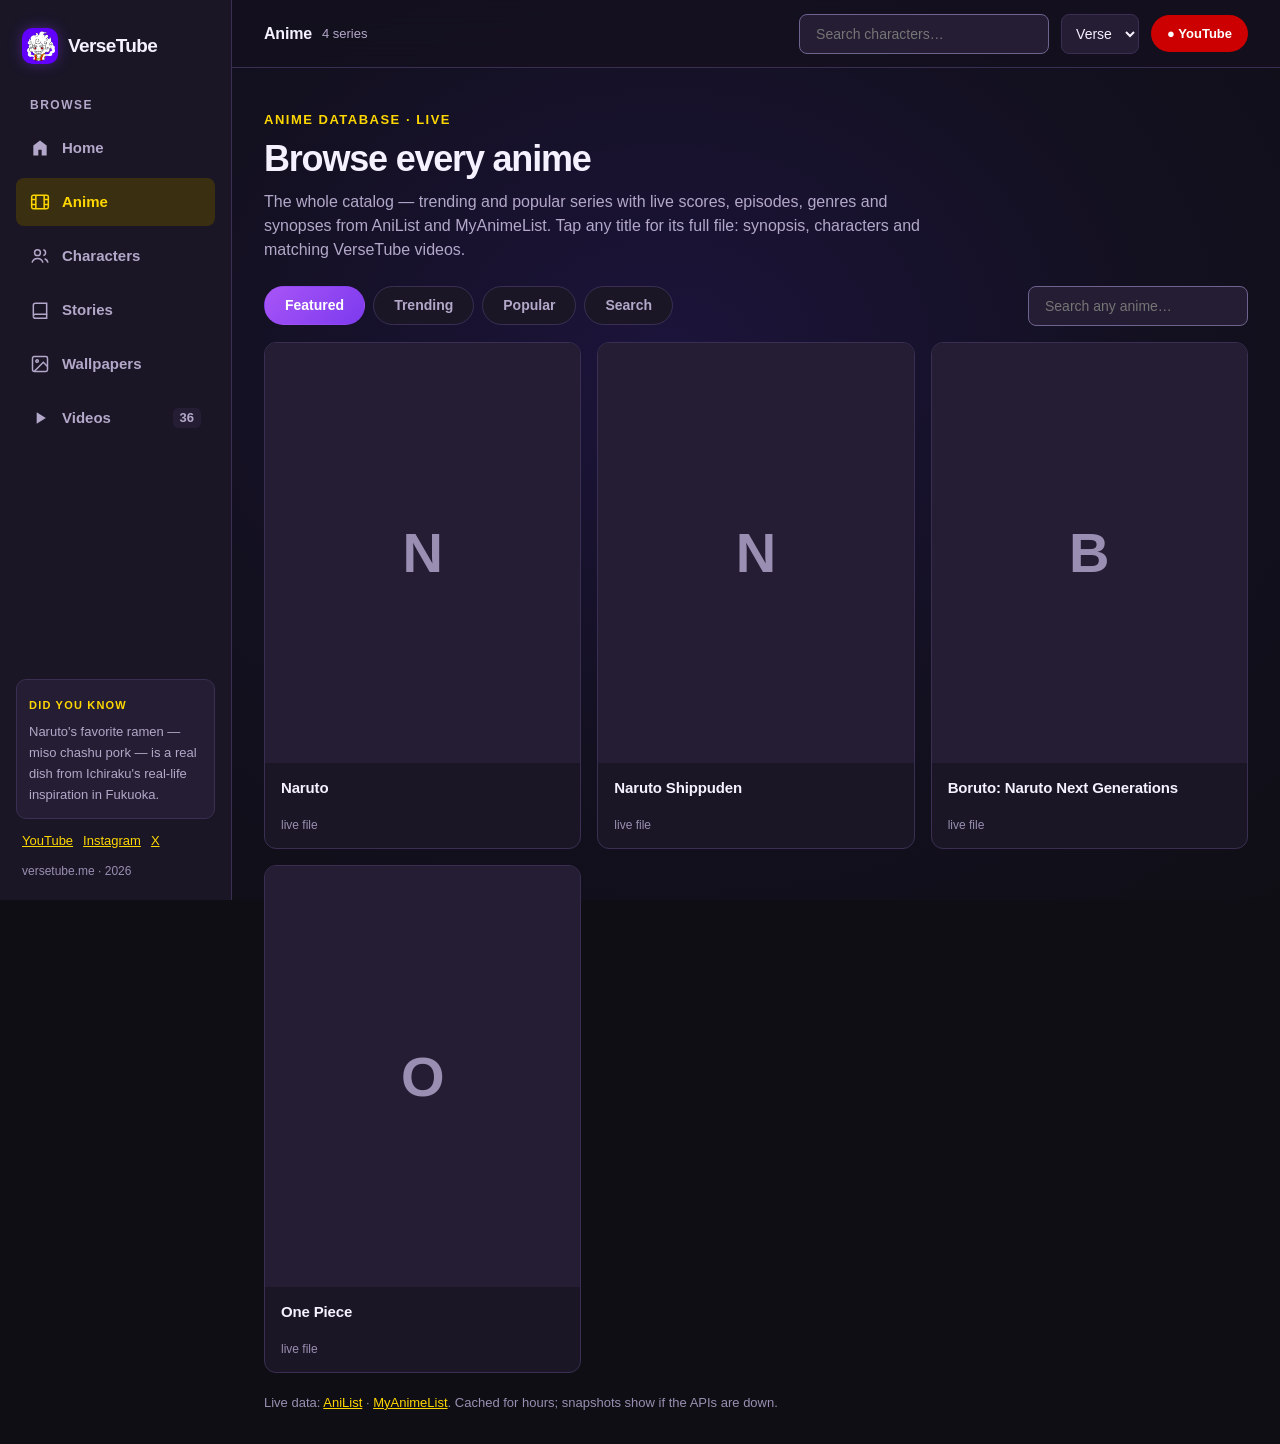
==== commit dd86b9f9: "Fix featured covers (AniList null-var 404), brand = logo+name only, remove dialog gap" ====
--- a/anime.html
+++ b/anime.html
@@ -31,7 +31,7 @@
 <a class="skip-link" href="#main">Skip to content</a>
 <div class="shell">
 <aside class="sidebar">
-<a class="brand" href="/"><img src="/logo.png" alt="VerseTube logo"><span>VerseTube<small>ANIME WIKI · LORE · 4K WALLPAPERS</small></span></a>
+<a class="brand" href="/"><img src="/logo.png" alt="VerseTube logo"><span>VerseTube</span></a>
 <div class="nav-heading">BROWSE</div>
 <nav class="navigation" aria-label="Main navigation">
 <a class="nav-button" data-page="home" href="/"><svg viewBox="0 0 24 24" fill="currentColor"><path d="M4 21V9l8-6 8 6v12h-6v-7h-4v7H4z"/></svg>Home</a>
@@ -87,7 +87,7 @@
 <div class="detail-art" id="detailArt"></div>
 <div class="detail-heading"><div class="detail-platform" id="detailEyebrow"></div><h2 id="detailTitle"></h2><p id="detailSub"></p></div>
 </div>
-<div class="detail-body" style="padding-top:0"><div class="fact-grid" id="detailFacts"></div></div>
+<div class="detail-facts"><div class="fact-grid" id="detailFacts"></div></div>
 <div class="detail-tabs" id="detailTabs" role="tablist"></div>
 <div class="detail-body" id="detailBody"></div>
 <footer class="detail-footer"><div id="detailFoot"></div></footer>
--- a/assets/css/verse.css
+++ b/assets/css/verse.css
@@ -149,13 +149,14 @@
 .detail-tabs button{border:0;border-bottom:2px solid transparent;background:none;padding:12px 2px;font-size:14px;color:var(--muted)}
 .detail-tabs button[aria-selected="true"]{border-bottom-color:var(--accent);color:var(--accent);font-weight:700}
 .detail-body{padding:24px 28px;overflow-y:auto;min-height:200px}
+.detail-facts{padding:0 28px 2px}
 .detail-body h4{margin:18px 0 8px;font-size:14px;letter-spacing:.5px}
 .detail-body h4:first-child{margin-top:0}
 .fact-grid{display:grid;grid-template-columns:repeat(3,minmax(0,1fr));gap:10px;margin-bottom:16px}
 .fact{padding:12px;background:var(--soft);border-radius:8px;min-width:0}
 .fact span{display:block;font-size:12px;color:var(--muted);margin-bottom:4px}
 .fact strong{font-size:14px;font-weight:600}
-.wiki-text{font-size:14px;line-height:1.75;white-space:pre-line}
+.wiki-text{font-size:15px;line-height:1.7;white-space:pre-line}
 .wiki-text p{margin-bottom:10px}
 .mini-video{display:flex;gap:10px;align-items:center;padding:8px;border-radius:8px;cursor:pointer}
 .mini-video:hover{background:var(--soft)}
